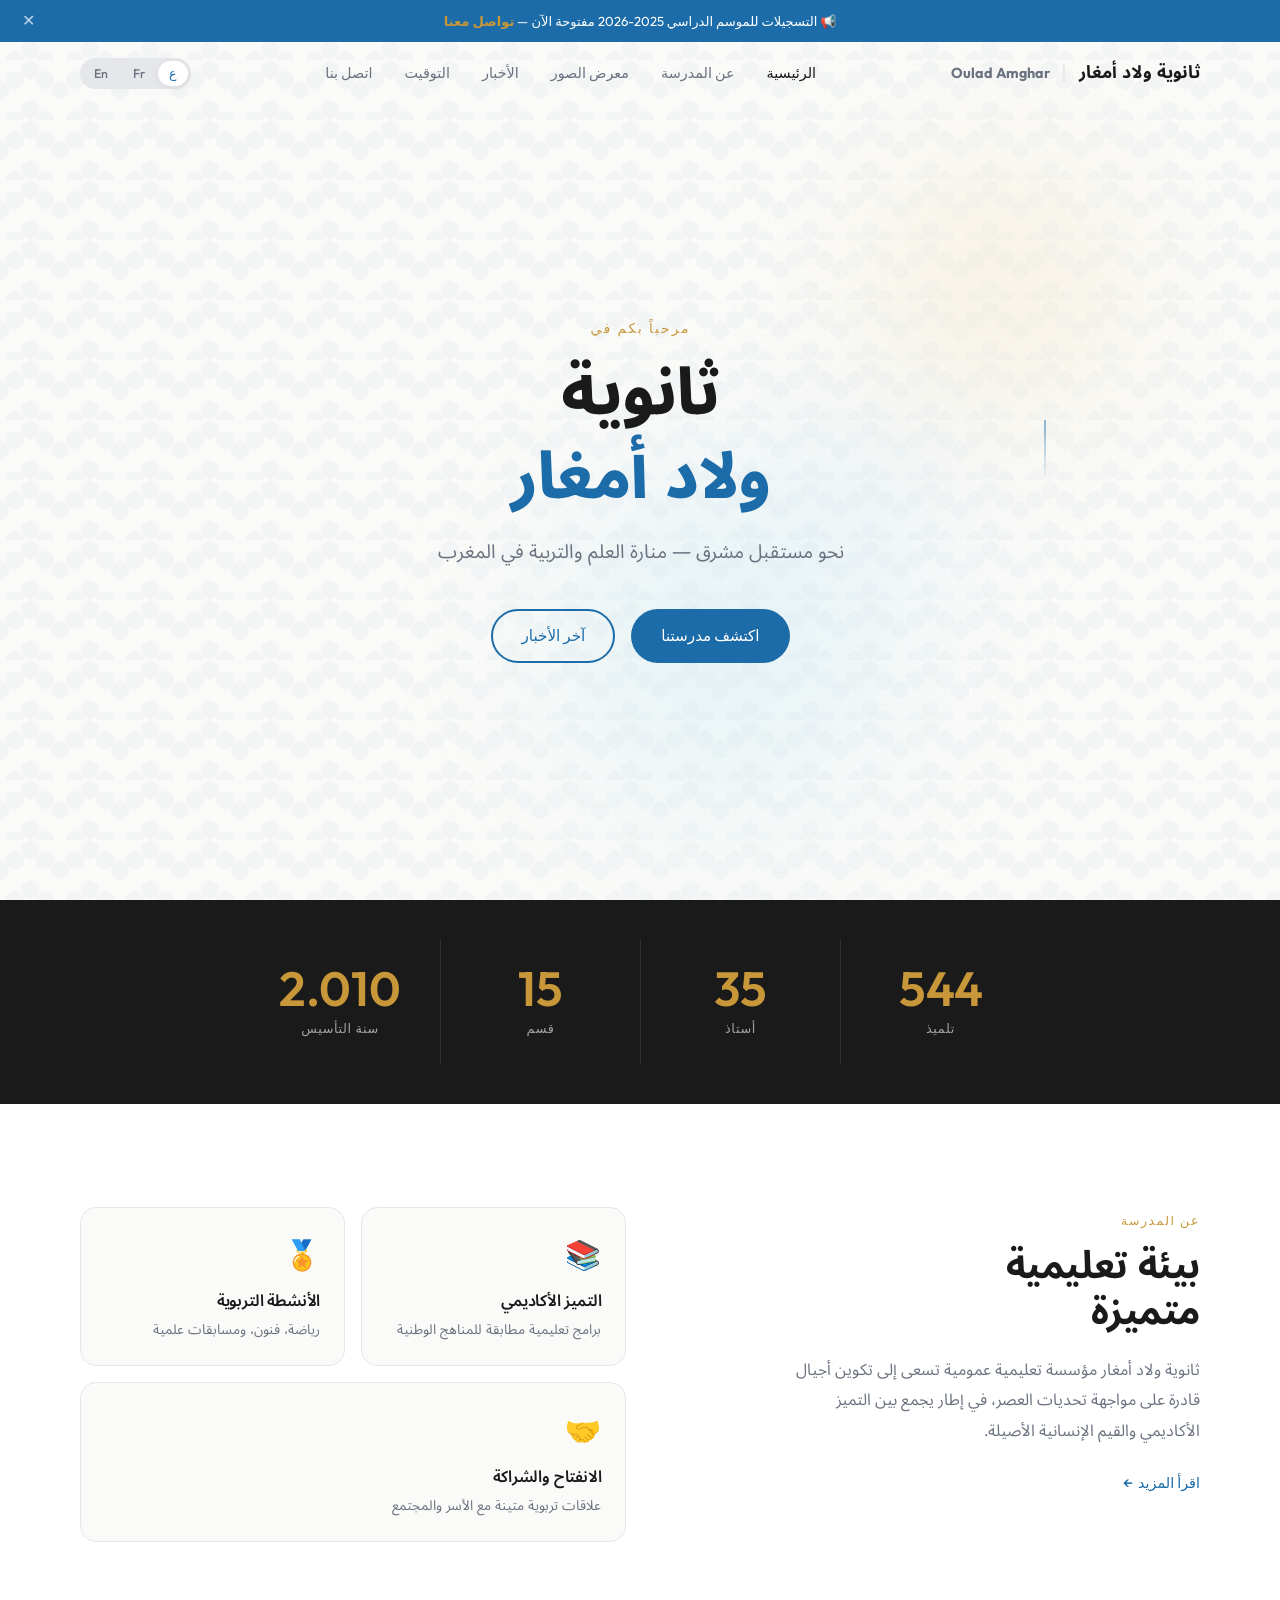
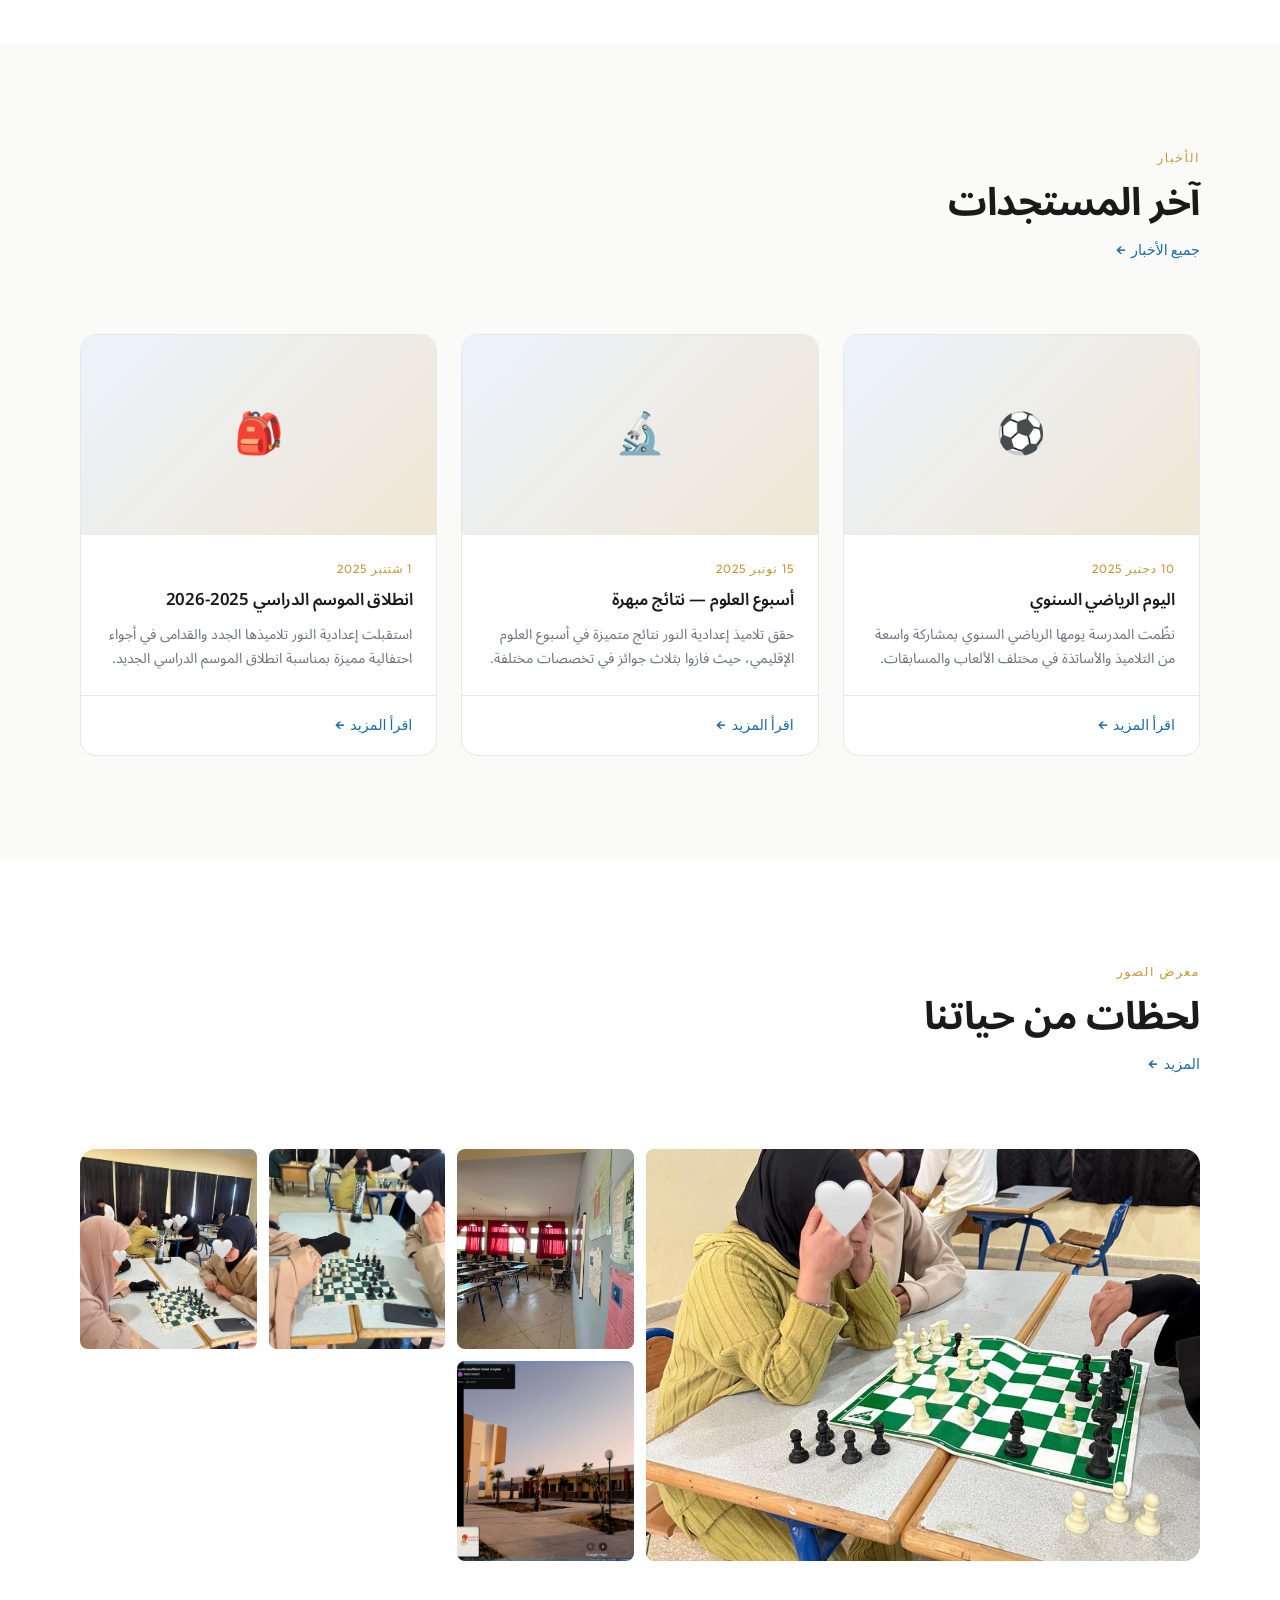
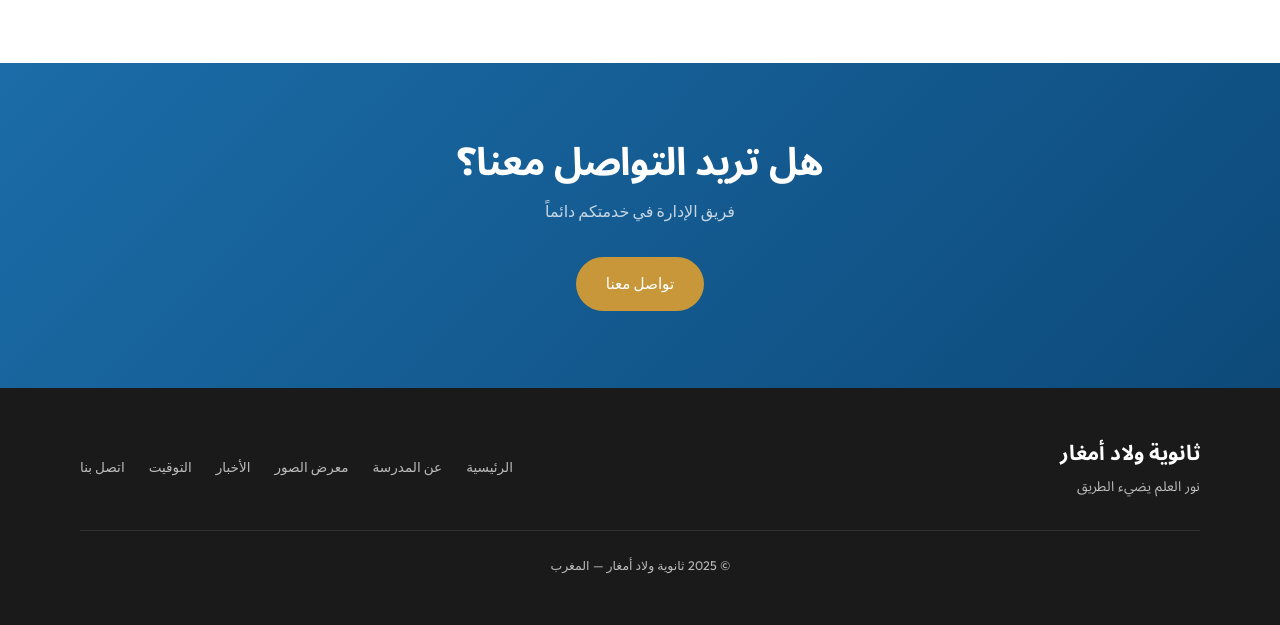
==== index.html @ 05b4ba2c "First commit, v1 🔥" ====
<!DOCTYPE html>
<html lang="ar" dir="rtl">

<head>
  <meta charset="UTF-8" />
  <meta name="viewport" content="width=device-width, initial-scale=1.0" />
  <title>ثانوية ولاد أمغار | Collège Al Nour | Al Nour Middle School</title>
  <meta name="description" content="ثانوية ولاد أمغار التأهيلية" />
  <link rel="stylesheet" href="css/main.css" />
  <link rel="preconnect" href="https://fonts.googleapis.com" />
  <link rel="preconnect" href="https://fonts.gstatic.com" crossorigin />
  <link
    href="https://fonts.googleapis.com/css2?family=Noto+Sans+Arabic:wght@400;500;600;700;800&family=Outfit:wght@400;500;600;700;800&display=swap"
    rel="stylesheet" />
</head>

<body class="page-home" data-lang="ar">

  <a href="#main-content" class="skip-link">انتقل إلى المحتوى</a>

  <!-- ANNOUNCEMENT BAR — edit text here to show school announcements -->
  <div class="announcement-bar" id="announcementBar">
    <span>📢 </span>
    <span data-i18n="announcement.text">التسجيلات للموسم الدراسي 2025-2026 مفتوحة الآن — </span>
    <a href="pages/contact.html" data-i18n="announcement.link">تواصل معنا</a>
    <button class="close-bar" onclick="dismissBar()" aria-label="إغلاق">✕</button>
  </div>
  <script>
    function dismissBar() {
      var b = document.getElementById('announcementBar');
      if (b) { b.style.display = 'none'; document.body.style.setProperty('--bar-h', '0px'); }
    }
    // Set CSS var once bar is rendered so navbar knows how far down to sit
    document.addEventListener('DOMContentLoaded', function () {
      var b = document.getElementById('announcementBar');
      if (b) document.body.style.setProperty('--bar-h', b.offsetHeight + 'px');
    });
    setTimeout(dismissBar, 6000);
  </script>

  <!-- NAVBAR -->
  <nav class="navbar" id="navbar">
    <div class="nav-inner">
      <a href="index.html" class="nav-logo">
        <span class="logo-ar">ثانوية ولاد أمغار</span>
        <span class="logo-divider">|</span>
        <span class="logo-fr">Oulad Amghar</span>
      </a>

      <ul class="nav-links" id="navLinks">
        <li><a href="index.html" data-i18n="nav.home">الرئيسية</a></li>
        <li><a href="pages/about.html" data-i18n="nav.about">عن المدرسة</a></li>
        <li><a href="pages/gallery.html" data-i18n="nav.gallery">معرض الصور</a></li>
        <li><a href="pages/news.html" data-i18n="nav.news">الأخبار</a></li>
        <li><a href="pages/schedule.html" data-i18n="nav.schedule">التوقيت</a></li>
        <li><a href="pages/contact.html" data-i18n="nav.contact">اتصل بنا</a></li>
      </ul>

      <div class="nav-actions">
        <div class="lang-switcher">
          <button class="lang-btn active" data-lang="ar">ع</button>
          <button class="lang-btn" data-lang="fr">Fr</button>
          <button class="lang-btn" data-lang="en">En</button>
        </div>
        <button class="burger" id="burger" aria-label="Menu">
          <span></span><span></span><span></span>
        </button>
      </div>
    </div>
  </nav>

  <!-- HERO -->
  <header class="hero">
    <div class="hero-bg">
      <div class="hero-shape s1"></div>
      <div class="hero-shape s2"></div>
      <div class="hero-shape s3"></div>
    </div>
    <div class="hero-content">
      <p class="hero-eyebrow animate-in" data-i18n="hero.eyebrow">مرحباً بكم في</p>
      <h1 class="hero-title animate-in delay-1">
        <span data-i18n="hero.title1">ثانوية</span>
        <em data-i18n="hero.title2">ولاد أمغار</em>
      </h1>
      <p class="hero-subtitle animate-in delay-2" data-i18n="hero.subtitle">
        نحو مستقبل مشرق — منارة العلم والتربية في المغرب
      </p>
      <div class="hero-cta animate-in delay-3">
        <a href="pages/about.html" class="btn btn-primary" data-i18n="hero.cta1">اكتشف مدرستنا</a>
        <a href="pages/news.html" class="btn btn-ghost" data-i18n="hero.cta2">آخر الأخبار</a>
      </div>
    </div>
    <div class="hero-scroll">
      <span></span>
    </div>
  </header>

  <!-- STATS BAND -->
  <section class="stats-band">
    <div class="stat animate-stat">
      <span class="stat-num" data-target="650">0</span>
      <span class="stat-label" data-i18n="stats.students">تلميذ</span>
    </div>
    <div class="stat animate-stat">
      <span class="stat-num" data-target="42">0</span>
      <span class="stat-label" data-i18n="stats.teachers">أستاذ</span>
    </div>
    <div class="stat animate-stat">
      <span class="stat-num" data-target="18">0</span>
      <span class="stat-label" data-i18n="stats.classes">قسم</span>
    </div>
    <div class="stat animate-stat">
      <span class="stat-num" data-target="2015">0</span>
      <span class="stat-label" data-i18n="stats.founded">سنة التأسيس</span>
    </div>
  </section>

  <!-- ABOUT TEASER -->
  <section class="section about-teaser">
    <div class="container">
      <div class="about-grid">
        <div class="about-text reveal">
          <span class="section-tag" data-i18n="about.tag">عن المدرسة</span>
          <h2 data-i18n="about.title">بيئة تعليمية<br />متميزة</h2>
          <p data-i18n="about.desc">
            ثانوية ولاد أمغار مؤسسة تعليمية عمومية تسعى إلى تكوين أجيال قادرة على مواجهة تحديات العصر،
            في إطار يجمع بين التميز الأكاديمي والقيم الإنسانية الأصيلة.
          </p>
          <a href="pages/about.html" class="link-arrow" data-i18n="about.link">اقرأ المزيد</a>
        </div>
        <div class="about-visual reveal delay-1">
          <div class="visual-card vc1">
            <div class="vc-icon">📚</div>
            <h3 data-i18n="about.card1.title">التميز الأكاديمي</h3>
            <p data-i18n="about.card1.desc">برامج تعليمية مطابقة للمناهج الوطنية</p>
          </div>
          <div class="visual-card vc2">
            <div class="vc-icon">🏅</div>
            <h3 data-i18n="about.card2.title">الأنشطة التربوية</h3>
            <p data-i18n="about.card2.desc">رياضة، فنون، ومسابقات علمية</p>
          </div>
          <div class="visual-card vc3">
            <div class="vc-icon">🤝</div>
            <h3 data-i18n="about.card3.title">الانفتاح والشراكة</h3>
            <p data-i18n="about.card3.desc">علاقات تربوية متينة مع الأسر والمجتمع</p>
          </div>
        </div>
      </div>
    </div>
  </section>

  <!-- NEWS TEASER -->
  <section class="section news-teaser">
    <div class="container">
      <div class="section-header reveal">
        <span class="section-tag" data-i18n="news.tag">الأخبار</span>
        <h2 data-i18n="news.title">آخر المستجدات</h2>
        <a href="pages/news.html" class="link-arrow" data-i18n="news.all">جميع الأخبار</a>
      </div>
      <div class="news-grid" id="newsGrid">
        <!-- Injected by JS from markdown files -->
        <div class="news-loading">جارٍ التحميل…</div>
      </div>
    </div>
  </section>

  <!-- GALLERY TEASER -->
  <section class="section gallery-teaser">
    <div class="container">
      <div class="section-header reveal">
        <span class="section-tag" data-i18n="gallery.tag">معرض الصور</span>
        <h2 data-i18n="gallery.title">لحظات من حياتنا</h2>
        <a href="pages/gallery.html" class="link-arrow" data-i18n="gallery.all">المزيد</a>
      </div>
      <div class="reveal" id="galleryMosaic">
        <!-- Filled by gallery-loader.js from content/gallery/index.json (featured tag) -->
        <div class="gallery-placeholder-grid">
          <div class="gp gp1"></div>
          <div class="gp gp2"></div>
          <div class="gp gp3"></div>
          <div class="gp gp4"></div>
          <div class="gp gp5"></div>
        </div>
      </div>
    </div>
  </section>

  <!-- CONTACT CTA -->
  <section class="section cta-band reveal">
    <div class="container">
      <h2 data-i18n="cta.title">هل تريد التواصل معنا؟</h2>
      <p data-i18n="cta.desc">فريق الإدارة في خدمتكم دائماً</p>
      <a href="pages/contact.html" class="btn btn-primary" data-i18n="cta.btn">تواصل معنا</a>
    </div>
  </section>

  <!-- FOOTER -->
  <footer class="footer">
    <div class="container footer-inner">
      <div class="footer-brand">
        <p class="footer-logo">ثانوية ولاد أمغار</p>
        <p class="footer-tagline" data-i18n="footer.tagline">نور العلم يضيء الطريق</p>
      </div>
      <div class="footer-links">
        <a href="index.html" data-i18n="nav.home">الرئيسية</a>
        <a href="pages/about.html" data-i18n="nav.about">عن المدرسة</a>
        <a href="pages/gallery.html" data-i18n="nav.gallery">معرض الصور</a>
        <a href="pages/news.html" data-i18n="nav.news">الأخبار</a>
        <a href="pages/schedule.html" data-i18n="nav.schedule">التوقيت</a>
        <a href="pages/contact.html" data-i18n="nav.contact">اتصل بنا</a>
      </div>
      <p class="footer-copy">© 2025 ثانوية ولاد أمغار — المغرب</p>
    </div>
  </footer>

  <script src="js/i18n.js"></script>
  <script src="js/main.js"></script>
  <script src="js/news-loader.js"></script>
  <script src="js/gallery-loader.js"></script>
</body>

</html>
---- css/main.css ----
/* ============================================
   AL NOUR SCHOOL — MAIN STYLESHEET
   Clean · Modern · Minimalist · RTL-first
   ============================================ */

/* ── RESET & BASE ─────────────────────────── */
*, *::before, *::after { box-sizing: border-box; margin: 0; padding: 0; }
html { scroll-behavior: smooth; font-size: 16px; }

:root {
  /* Palette */
  --c-bg:       #FAFAF8;
  --c-surface:  #FFFFFF;
  --c-text:     #1A1A1A;
  --c-muted:    #6B7280;
  --c-border:   #E5E7EB;
  --c-accent:   #1B6CA8;   /* deep Moroccan blue */
  --c-accent2:  #C8973A;   /* warm gold */
  --c-accent-light: #EBF3FB;

  /* Typography — Noto Sans for Arabic (clean, modern), Outfit for Latin */
  --f-arabic:   'Noto Sans Arabic', 'Segoe UI', system-ui, sans-serif;
  --f-latin:    'Outfit', 'Inter', system-ui, sans-serif;
  --f-ui:       'Outfit', 'Inter', system-ui, sans-serif;

  /* Spacing */
  --gap: clamp(1.5rem, 4vw, 3rem);
  --section-py: clamp(4rem, 8vw, 7rem);

  /* Radii */
  --r-sm: 8px;
  --r-md: 16px;
  --r-lg: 24px;

  /* Shadows */
  --sh-sm: 0 2px 8px rgba(0,0,0,.06);
  --sh-md: 0 8px 32px rgba(0,0,0,.08);
  --sh-lg: 0 20px 60px rgba(0,0,0,.1);

  /* Transitions */
  --ease: cubic-bezier(.4,0,.2,1);
  --dur: 300ms;
}

body {
  background: var(--c-bg);
  color: var(--c-text);
  font-family: var(--f-arabic);
  line-height: 1.7;
  overflow-x: hidden;
}

body[data-lang="fr"],
body[data-lang="en"] {
  font-family: var(--f-ui);
  direction: ltr;
  text-align: left;
}

/* ── TYPOGRAPHY ───────────────────────────── */
h1,h2,h3,h4 {
  font-family: var(--f-arabic);
  line-height: 1.2;
  font-weight: 700;
  letter-spacing: -.01em;
}
body[data-lang="fr"] h1,
body[data-lang="fr"] h2,
body[data-lang="fr"] h3,
body[data-lang="en"] h1,
body[data-lang="en"] h2,
body[data-lang="en"] h3 {
  font-family: var(--f-latin);
  letter-spacing: -.02em;
}

h1 { font-size: clamp(2.2rem, 5.5vw, 4rem); font-weight: 800; }
h2 { font-size: clamp(1.6rem, 3.5vw, 2.4rem); font-weight: 700; }
h3 { font-size: clamp(1rem, 2vw, 1.25rem); font-weight: 600; }

em { font-style: normal; color: var(--c-accent); font-weight: 800; }
a { color: inherit; text-decoration: none; }
img { display: block; max-width: 100%; }

/* ── CONTAINER ────────────────────────────── */
.container {
  max-width: 1200px;
  margin-inline: auto;
  padding-inline: clamp(1rem, 5vw, 2.5rem);
}

/* ── BUTTONS ──────────────────────────────── */
.btn {
  display: inline-flex;
  align-items: center;
  gap: .5rem;
  padding: .75rem 1.75rem;
  border-radius: 100px;
  font-family: var(--f-ui);
  font-size: .95rem;
  font-weight: 500;
  cursor: pointer;
  transition: transform var(--dur) var(--ease), box-shadow var(--dur) var(--ease), background var(--dur) var(--ease);
  border: 2px solid transparent;
}
.btn:hover { transform: translateY(-2px); }
.btn-primary { background: var(--c-accent); color: #fff; }
.btn-primary:hover { background: #155891; box-shadow: 0 8px 24px rgba(27,108,168,.3); }
.btn-ghost { border-color: var(--c-accent); color: var(--c-accent); }
.btn-ghost:hover { background: var(--c-accent-light); }

/* ── LINKS ────────────────────────────────── */
.link-arrow {
  display: inline-flex;
  align-items: center;
  gap: .4rem;
  color: var(--c-accent);
  font-size: .9rem;
  font-family: var(--f-ui);
  font-weight: 500;
  transition: gap var(--dur) var(--ease);
}
.link-arrow::after { content: '←'; }
body[data-lang="fr"] .link-arrow::after,
body[data-lang="en"] .link-arrow::after { content: '→'; }
.link-arrow:hover { gap: .7rem; }

/* ── SECTION HELPERS ──────────────────────── */
.section { padding-block: var(--section-py); }
.section-tag {
  display: inline-block;
  font-family: var(--f-ui);
  font-size: .78rem;
  font-weight: 500;
  letter-spacing: .12em;
  text-transform: uppercase;
  color: var(--c-accent2);
  margin-bottom: .75rem;
}
.section-header {
  display: flex;
  flex-direction: column;
  margin-bottom: calc(var(--gap) * 1.5);
}
.section-header h2 { max-width: 28ch; }
.section-header .link-arrow { margin-top: .75rem; }

/* ── ANIMATIONS ───────────────────────────── */
@keyframes fadeUp {
  from { opacity: 0; transform: translateY(28px); }
  to   { opacity: 1; transform: translateY(0); }
}
@keyframes fadeIn {
  from { opacity: 0; } to { opacity: 1; }
}
@keyframes pulse {
  0%,100% { transform: scale(1); }
  50%      { transform: scale(1.04); }
}

.animate-in {
  opacity: 0;
  animation: fadeUp .7s var(--ease) forwards;
}
.delay-1 { animation-delay: .15s; }
.delay-2 { animation-delay: .3s; }
.delay-3 { animation-delay: .45s; }

.reveal {
  opacity: 0;
  transform: translateY(24px);
  transition: opacity .65s var(--ease), transform .65s var(--ease);
}
.reveal.visible { opacity: 1; transform: none; }
.reveal.delay-1 { transition-delay: .12s; }

/* ── NAVBAR ───────────────────────────────── */
.navbar {
  position: fixed;
  top: var(--bar-h, 0px);
  inset-inline: 0;
  z-index: 100;
  padding: 1rem 0;
  transition: background var(--dur), box-shadow var(--dur), padding var(--dur), top var(--dur);
}
.navbar.scrolled {
  background: rgba(255,255,255,.92);
  backdrop-filter: blur(12px);
  box-shadow: var(--sh-sm);
  padding: .6rem 0;
}
.nav-inner {
  max-width: 1200px;
  margin-inline: auto;
  padding-inline: clamp(1rem, 5vw, 2.5rem);
  display: flex;
  align-items: center;
  justify-content: space-between;
  gap: 1.5rem;
}
.nav-logo {
  display: flex;
  align-items: center;
  gap: .6rem;
  font-family: var(--f-arabic);
  font-weight: 700;
  font-size: 1.1rem;
  color: var(--c-text);
}
.logo-divider { color: var(--c-border); }
.logo-fr { font-family: var(--f-ui); font-size: .9rem; color: var(--c-muted); }

.nav-links {
  display: flex;
  align-items: center;
  gap: 2rem;
  list-style: none;
  font-family: var(--f-ui);
  font-size: .9rem;
}
.nav-links a {
  color: var(--c-muted);
  transition: color var(--dur);
  position: relative;
  padding-bottom: 3px;
}
.nav-links a::after {
  content: '';
  position: absolute;
  bottom: 0; right: 0;
  width: 0; height: 2px;
  background: var(--c-accent);
  transition: width var(--dur) var(--ease);
}
body[data-lang="fr"] .nav-links a::after,
body[data-lang="en"] .nav-links a::after { right: auto; left: 0; }
.nav-links a:hover { color: var(--c-text); }
.nav-links a:hover::after { width: 100%; }

.nav-actions { display: flex; align-items: center; gap: 1rem; }

.lang-switcher {
  display: flex;
  background: var(--c-border);
  border-radius: 100px;
  padding: 3px;
  gap: 2px;
}
.lang-btn {
  padding: .3rem .7rem;
  border-radius: 100px;
  border: none;
  background: transparent;
  font-family: var(--f-ui);
  font-size: .78rem;
  font-weight: 500;
  color: var(--c-muted);
  cursor: pointer;
  transition: background var(--dur), color var(--dur);
}
.lang-btn.active { background: var(--c-surface); color: var(--c-accent); box-shadow: var(--sh-sm); }

.burger {
  display: none;
  flex-direction: column;
  gap: 5px;
  background: none;
  border: none;
  cursor: pointer;
  padding: 4px;
}
.burger span {
  display: block;
  width: 22px; height: 2px;
  background: var(--c-text);
  border-radius: 2px;
  transition: transform var(--dur), opacity var(--dur);
}

/* ── HERO ─────────────────────────────────── */
.hero {
  min-height: 100svh;
  display: flex;
  align-items: center;
  justify-content: center;
  position: relative;
  overflow: hidden;
  padding-top: 80px;
  text-align: center;
}
.hero-bg {
  position: absolute;
  inset: 0;
  pointer-events: none;
}
.hero-shape {
  position: absolute;
  border-radius: 50%;
  filter: blur(60px);
  opacity: .5;
}
.s1 {
  width: 500px; height: 500px;
  background: radial-gradient(circle, #C8E8F4 0%, transparent 70%);
  top: -100px; right: -100px;
}
.s2 {
  width: 400px; height: 400px;
  background: radial-gradient(circle, #F5E6C8 0%, transparent 70%);
  bottom: 0; left: -80px;
}
.s3 {
  width: 300px; height: 300px;
  background: radial-gradient(circle, #D4EAF7 0%, transparent 70%);
  top: 40%; left: 50%;
  transform: translate(-50%, -50%);
  opacity: .3;
}

.hero-content {
  position: relative;
  z-index: 1;
  max-width: 800px;
  padding-inline: 2rem;
}
.hero-eyebrow {
  font-family: var(--f-ui);
  font-size: .85rem;
  letter-spacing: .15em;
  text-transform: uppercase;
  color: var(--c-accent2);
  margin-bottom: 1rem;
}
.hero-title {
  margin-bottom: 1.25rem;
  display: flex;
  flex-direction: column;
  align-items: center;
  gap: .1em;
}
.hero-subtitle {
  font-size: clamp(1rem, 2vw, 1.2rem);
  color: var(--c-muted);
  max-width: 55ch;
  margin-inline: auto;
  margin-bottom: 2.5rem;
}
.hero-cta { display: flex; gap: 1rem; justify-content: center; flex-wrap: wrap; }

.hero-scroll {
  position: absolute;
  bottom: 2.5rem;
  left: 50%;
  transform: translateX(-50%);
  display: flex;
  flex-direction: column;
  align-items: center;
}
.hero-scroll span {
  width: 1px; height: 60px;
  background: linear-gradient(to bottom, var(--c-accent), transparent);
  animation: pulse 2s infinite;
}

/* ── STATS BAND ───────────────────────────── */
.stats-band {
  background: var(--c-text);
  color: #fff;
  display: flex;
  justify-content: center;
  flex-wrap: wrap;
  gap: 0;
  padding: 2.5rem 0;
}
.stat {
  flex: 1;
  min-width: 150px;
  max-width: 200px;
  text-align: center;
  padding: 1.5rem 1rem;
  border-inline-end: 1px solid rgba(255,255,255,.1);
}
.stat:last-child { border: none; }
.stat-num {
  display: block;
  font-family: var(--f-latin);
  font-size: clamp(2rem, 4vw, 3rem);
  font-weight: 600;
  color: var(--c-accent2);
  line-height: 1;
}
.stat-label {
  display: block;
  font-family: var(--f-ui);
  font-size: .8rem;
  color: rgba(255,255,255,.6);
  margin-top: .4rem;
  letter-spacing: .05em;
}

/* ── ABOUT TEASER ─────────────────────────── */
.about-teaser { background: var(--c-surface); }
.about-grid {
  display: grid;
  grid-template-columns: 1fr 1.1fr;
  gap: clamp(2rem, 6vw, 5rem);
  align-items: start;
}
.about-text h2 { margin-bottom: 1.25rem; }
.about-text p { color: var(--c-muted); max-width: 45ch; margin-bottom: 1.5rem; line-height: 1.9; }

.about-visual {
  display: grid;
  grid-template-columns: 1fr 1fr;
  gap: 1rem;
}
.visual-card {
  background: var(--c-bg);
  border-radius: var(--r-md);
  padding: 1.5rem;
  border: 1px solid var(--c-border);
  transition: transform var(--dur) var(--ease), box-shadow var(--dur) var(--ease), border-color var(--dur);
}
.visual-card:hover {
  transform: translateY(-4px);
  box-shadow: var(--sh-md);
  border-color: var(--c-accent-light);
}
.vc3 { grid-column: 1 / -1; }
.vc-icon { font-size: 1.8rem; margin-bottom: .75rem; }
.visual-card h3 { font-size: 1rem; margin-bottom: .4rem; }
.visual-card p { font-size: .85rem; color: var(--c-muted); }

/* ── NEWS TEASER ──────────────────────────── */
.news-teaser { background: var(--c-bg); }
.news-grid {
  display: grid;
  grid-template-columns: repeat(auto-fill, minmax(300px, 1fr));
  gap: 1.5rem;
}
.news-card {
  background: var(--c-surface);
  border-radius: var(--r-md);
  overflow: hidden;
  border: 1px solid var(--c-border);
  transition: transform var(--dur) var(--ease), box-shadow var(--dur);
  display: flex;
  flex-direction: column;
}
.news-card:hover { transform: translateY(-5px); box-shadow: var(--sh-md); }
.news-card-img {
  width: 100%; height: 200px;
  object-fit: cover;
  background: linear-gradient(135deg, var(--c-accent-light), var(--c-border));
}
.news-card-img-placeholder {
  width: 100%; height: 200px;
  background: linear-gradient(135deg, var(--c-accent-light) 0%, #F0E6D4 100%);
  display: flex;
  align-items: center;
  justify-content: center;
  font-size: 2.5rem;
}
.news-card-body { padding: 1.5rem; flex: 1; display: flex; flex-direction: column; }
.news-card-date {
  font-family: var(--f-ui);
  font-size: .75rem;
  color: var(--c-accent2);
  letter-spacing: .08em;
  margin-bottom: .5rem;
}
.news-card-title { font-size: 1.05rem; margin-bottom: .75rem; line-height: 1.4; }
.news-card-excerpt { font-size: .88rem; color: var(--c-muted); flex: 1; }
.news-card-footer { padding: 1rem 1.5rem; border-top: 1px solid var(--c-border); }
.news-loading { text-align: center; color: var(--c-muted); font-family: var(--f-ui); padding: 3rem; }

/* ── GALLERY TEASER (home) ────────────────── */
.gallery-teaser { background: var(--c-surface); }

/* Mosaic grid on home page */
.gallery-mosaic-grid {
  display: grid;
  grid-template-columns: repeat(6, 1fr);
  grid-auto-rows: 200px;
  gap: .75rem;
  border-radius: var(--r-md);
  overflow: hidden;
}
.gallery-mosaic-grid .gallery-item { border-radius: var(--r-sm); }
.gallery-mosaic-grid .gallery-item.span-2 { grid-column: span 3; grid-row: span 2; }

/* Fallback placeholder mosaic */
.gallery-placeholder-grid {
  display: grid;
  grid-template-columns: repeat(6, 1fr);
  grid-template-rows: 200px 200px;
  gap: .75rem;
  border-radius: var(--r-md);
  overflow: hidden;
}
.gp {
  background: linear-gradient(135deg, var(--c-accent-light), #E8F4EC);
  border-radius: var(--r-sm);
  transition: transform var(--dur) var(--ease);
}
.gp:hover { transform: scale(.98); }
.gp1 { grid-column: span 3; grid-row: span 2; background: linear-gradient(135deg, #C8E3F4, #A8D4EC); }
.gp2 { grid-column: span 2; background: linear-gradient(135deg, #F5E6C8, #EDD8A8); }
.gp3 { grid-column: span 1; background: linear-gradient(135deg, #D4F0DC, #B8E4C4); }
.gp4 { grid-column: span 1; background: linear-gradient(135deg, #F4D4D4, #EAB8B8); }
.gp5 { grid-column: span 2; background: linear-gradient(135deg, #E8D4F4, #D4B8EA); }

/* ── GALLERY ITEM (shared) ────────────────── */
.gallery-item {
  position: relative;
  border-radius: var(--r-sm);
  overflow: hidden;
  cursor: pointer;
  background: var(--c-border);
}

/* The media wrapper fills the item */
.gallery-item-media {
  position: absolute;
  inset: 0;
  display: flex;
  align-items: center;
  justify-content: center;
}
.gallery-item-media img {
  width: 100%;
  height: 100%;
  object-fit: cover;
  display: block;
  transition: transform .45s var(--ease);
}
.gallery-item:hover .gallery-item-media img {
  transform: scale(1.06);
}

/* Emoji placeholder shown when image fails to load */
.gallery-placeholder-emoji {
  width: 100%;
  height: 100%;
  background: linear-gradient(135deg, var(--c-accent-light), #F0E6D4);
  display: flex;
  align-items: center;
  justify-content: center;
  font-size: 2.8rem;
  flex-direction: column;
  gap: .5rem;
}

/* Hover overlay */
.gallery-item-overlay {
  position: absolute;
  inset: 0;
  background: linear-gradient(to top, rgba(15,30,50,.82) 0%, transparent 55%);
  display: flex;
  align-items: flex-end;
  justify-content: space-between;
  padding: 1rem;
  opacity: 0;
  transition: opacity .3s var(--ease);
}
.gallery-item:hover .gallery-item-overlay { opacity: 1; }
.gallery-item-info { flex: 1; }
.gallery-item-caption {
  font-family: var(--f-ui);
  font-size: .8rem;
  color: rgba(255,255,255,.92);
  margin-bottom: .4rem;
  line-height: 1.4;
}
.gallery-item-tags {
  display: flex;
  flex-wrap: wrap;
  gap: .3rem;
}
.gallery-tag-badge {
  font-family: var(--f-ui);
  font-size: .68rem;
  font-weight: 500;
  letter-spacing: .06em;
  text-transform: uppercase;
  background: rgba(27,108,168,.7);
  color: #fff;
  padding: .2rem .55rem;
  border-radius: 100px;
  backdrop-filter: blur(4px);
}
.gallery-zoom-icon {
  font-size: 1.1rem;
  color: rgba(255,255,255,.7);
  flex-shrink: 0;
  align-self: flex-start;
  transition: color .2s, transform .2s;
}
.gallery-item:hover .gallery-zoom-icon {
  color: #fff;
  transform: scale(1.15);
}

/* ── GALLERY FULL PAGE GRID ───────────────── */
.gallery-full-grid {
  display: grid;
  grid-template-columns: repeat(auto-fill, minmax(260px, 1fr));
  grid-auto-rows: 220px;
  gap: .85rem;
  transition: opacity .3s ease, transform .3s ease;
}
.gallery-full-grid .gallery-item.span-2 {
  grid-column: span 2;
  grid-row: span 2;
}
.gallery-empty {
  grid-column: 1 / -1;
  text-align: center;
  padding: 3rem;
  color: var(--c-muted);
  font-family: var(--f-ui);
  font-size: .9rem;
}

/* ── TAG FILTER BAR ───────────────────────── */
.gallery-filter-bar {
  display: flex;
  gap: .6rem;
  flex-wrap: wrap;
  margin-bottom: 2rem;
  align-items: center;
}
.gallery-filter-bar .filter-label {
  font-family: var(--f-ui);
  font-size: .78rem;
  color: var(--c-muted);
  font-weight: 500;
  letter-spacing: .06em;
  text-transform: uppercase;
  margin-inline-end: .5rem;
}

/* ── GALLERY LIGHTBOX ─────────────────────── */
.gallery-lightbox {
  position: fixed;
  inset: 0;
  z-index: 1000;
  background: rgba(8,15,25,.93);
  display: none;
  align-items: center;
  justify-content: center;
  flex-direction: column;
  gap: 1.25rem;
  padding: 1.5rem;
}
.gallery-lightbox.open {
  display: flex;
  animation: fadeIn .22s ease;
}
.lb-img {
  max-width: min(90vw, 900px);
  max-height: 75vh;
  border-radius: var(--r-sm);
  object-fit: contain;
  box-shadow: 0 30px 80px rgba(0,0,0,.5);
}
.lb-emoji {
  width: 400px;
  height: 300px;
  max-width: 90vw;
  background: var(--c-surface);
  border-radius: var(--r-md);
  display: none;
  align-items: center;
  justify-content: center;
  font-size: 5rem;
}
.lb-caption {
  font-family: var(--f-ui);
  font-size: .88rem;
  color: rgba(255,255,255,.7);
  text-align: center;
  max-width: 60ch;
}
.lb-close {
  position: fixed;
  top: 1.25rem;
  inset-inline-end: 1.25rem;
  background: rgba(255,255,255,.12);
  border: 1px solid rgba(255,255,255,.2);
  color: #fff;
  width: 42px; height: 42px;
  border-radius: 50%;
  font-size: 1rem;
  cursor: pointer;
  display: flex;
  align-items: center;
  justify-content: center;
  transition: background .2s;
  z-index: 1001;
}
.lb-close:hover { background: rgba(255,255,255,.25); }

/* ── MOBILE GALLERY ───────────────────────── */
@media (max-width: 700px) {
  .gallery-mosaic-grid {
    grid-template-columns: repeat(2, 1fr);
    grid-auto-rows: 140px;
  }
  .gallery-mosaic-grid .gallery-item.span-2 {
    grid-column: span 2;
    grid-row: span 1;
  }
  .gallery-full-grid {
    grid-template-columns: repeat(2, 1fr);
    grid-auto-rows: 150px;
  }
  .gallery-full-grid .gallery-item.span-2 {
    grid-column: span 2;
  }
}
.cta-band {
  background: linear-gradient(135deg, var(--c-accent) 0%, #0D4A7A 100%);
  color: #fff;
  text-align: center;
  padding-block: clamp(3rem, 6vw, 5rem);
}
.cta-band h2 { color: #fff; margin-bottom: .75rem; }
.cta-band p { color: rgba(255,255,255,.75); margin-bottom: 2rem; font-family: var(--f-ui); }
.cta-band .btn-primary { background: var(--c-accent2); border-color: transparent; }
.cta-band .btn-primary:hover { background: #B8851E; box-shadow: 0 8px 24px rgba(200,151,58,.4); }

/* ── FOOTER ───────────────────────────────── */
.footer {
  background: var(--c-text);
  color: rgba(255,255,255,.7);
  padding-block: 3rem;
}
.footer-inner {
  display: flex;
  flex-wrap: wrap;
  align-items: center;
  justify-content: space-between;
  gap: 2rem;
}
.footer-logo {
  font-family: var(--f-arabic);
  font-size: 1.3rem;
  color: #fff;
  font-weight: 700;
}
.footer-tagline { font-size: .85rem; margin-top: .25rem; }
.footer-links { display: flex; flex-wrap: wrap; gap: 1.5rem; }
.footer-links a { font-family: var(--f-ui); font-size: .85rem; transition: color var(--dur); }
.footer-links a:hover { color: var(--c-accent2); }
.footer-copy { width: 100%; text-align: center; font-family: var(--f-ui); font-size: .78rem; padding-top: 1.5rem; border-top: 1px solid rgba(255,255,255,.1); }

/* ── PAGE HERO (inner pages) ──────────────── */
.page-hero {
  padding: 140px 0 80px;
  background: var(--c-surface);
  border-bottom: 1px solid var(--c-border);
}
.page-hero-inner { max-width: 700px; }
.page-hero .section-tag { display: block; margin-bottom: .75rem; }
.page-hero h1 { font-size: clamp(2rem, 5vw, 3.5rem); margin-bottom: 1rem; }
.page-hero p { color: var(--c-muted); font-size: 1.1rem; }

/* ── ABOUT PAGE ───────────────────────────── */
.values-grid {
  display: grid;
  grid-template-columns: repeat(auto-fill, minmax(260px, 1fr));
  gap: 1.5rem;
}
.value-card {
  padding: 2rem;
  border-radius: var(--r-md);
  border: 1px solid var(--c-border);
  transition: box-shadow var(--dur), transform var(--dur);
}
.value-card:hover { transform: translateY(-4px); box-shadow: var(--sh-md); }
.value-icon { font-size: 2.5rem; margin-bottom: 1rem; }

.team-grid {
  display: grid;
  grid-template-columns: repeat(auto-fill, minmax(200px, 1fr));
  gap: 2rem;
}
.team-card { text-align: center; }
.team-avatar {
  width: 100px; height: 100px;
  border-radius: 50%;
  background: linear-gradient(135deg, var(--c-accent-light), var(--c-border));
  margin: 0 auto 1rem;
  display: flex;
  align-items: center;
  justify-content: center;
  font-size: 2rem;
}
.team-name { font-weight: 600; margin-bottom: .25rem; }
.team-role { font-size: .85rem; color: var(--c-muted); font-family: var(--f-ui); }

/* ── NEWS PAGE ────────────────────────────── */
.news-full { background: var(--c-bg); }
.news-filters {
  display: flex;
  gap: .75rem;
  flex-wrap: wrap;
  margin-bottom: 2.5rem;
}
.filter-btn {
  padding: .5rem 1.2rem;
  border-radius: 100px;
  border: 1.5px solid var(--c-border);
  background: var(--c-surface);
  font-family: var(--f-ui);
  font-size: .85rem;
  cursor: pointer;
  transition: all var(--dur);
  color: var(--c-muted);
}
.filter-btn.active, .filter-btn:hover {
  border-color: var(--c-accent);
  color: var(--c-accent);
  background: var(--c-accent-light);
}

/* ── CONTACT PAGE ─────────────────────────── */
.contact-grid {
  display: grid;
  grid-template-columns: 1fr 1.5fr;
  gap: clamp(2rem, 5vw, 4rem);
  align-items: start;
}
.contact-info h3 { margin-bottom: 1.25rem; }
.contact-detail {
  display: flex;
  align-items: flex-start;
  gap: 1rem;
  margin-bottom: 1.5rem;
}
.contact-icon { font-size: 1.3rem; flex-shrink: 0; }
.contact-label { font-family: var(--f-ui); font-size: .8rem; color: var(--c-accent2); letter-spacing: .08em; text-transform: uppercase; }
.contact-value { font-size: .95rem; }

.contact-form {
  background: var(--c-surface);
  padding: 2.5rem;
  border-radius: var(--r-lg);
  border: 1px solid var(--c-border);
}
.form-group { margin-bottom: 1.25rem; }
.form-group label {
  display: block;
  font-family: var(--f-ui);
  font-size: .82rem;
  font-weight: 500;
  color: var(--c-muted);
  margin-bottom: .4rem;
  letter-spacing: .04em;
}
.form-group input,
.form-group textarea,
.form-group select {
  width: 100%;
  padding: .75rem 1rem;
  border: 1.5px solid var(--c-border);
  border-radius: var(--r-sm);
  background: var(--c-bg);
  font-family: var(--f-arabic);
  font-size: .95rem;
  color: var(--c-text);
  transition: border-color var(--dur), box-shadow var(--dur);
  outline: none;
}
body[data-lang="fr"] .form-group input,
body[data-lang="en"] .form-group input,
body[data-lang="fr"] .form-group textarea,
body[data-lang="en"] .form-group textarea { font-family: var(--f-ui); }
.form-group input:focus,
.form-group textarea:focus,
.form-group select:focus {
  border-color: var(--c-accent);
  box-shadow: 0 0 0 3px rgba(27,108,168,.1);
}
.form-group textarea { min-height: 130px; resize: vertical; }
.form-success {
  display: none;
  text-align: center;
  padding: 2rem;
  color: var(--c-accent);
}
.form-success .check { font-size: 3rem; margin-bottom: .75rem; }

/* ── MAP PLACEHOLDER ──────────────────────── */
.map-placeholder {
  height: 350px;
  background: var(--c-border);
  border-radius: var(--r-md);
  display: flex;
  align-items: center;
  justify-content: center;
  font-family: var(--f-ui);
  font-size: .9rem;
  color: var(--c-muted);
  margin-top: 3rem;
  overflow: hidden;
  position: relative;
}
.map-placeholder iframe {
  position: absolute;
  inset: 0;
  width: 100%;
  height: 100%;
  border: 0;
}

/* ── SCHEDULE PAGE ────────────────────────── */
.schedule-grid {
  display: grid;
  grid-template-columns: repeat(auto-fill, minmax(300px, 1fr));
  gap: 1.5rem;
}
.schedule-card {
  background: var(--c-surface);
  border-radius: var(--r-md);
  border: 1px solid var(--c-border);
  overflow: hidden;
  transition: box-shadow var(--dur), transform var(--dur);
}
.schedule-card:hover { transform: translateY(-3px); box-shadow: var(--sh-md); }
.schedule-card-header {
  background: var(--c-accent);
  color: #fff;
  padding: 1rem 1.5rem;
  display: flex;
  align-items: center;
  justify-content: space-between;
}
.schedule-card-header h3 { color: #fff; font-size: 1rem; }
.schedule-card-day {
  font-family: var(--f-ui);
  font-size: .75rem;
  opacity: .8;
  letter-spacing: .08em;
  text-transform: uppercase;
}
.schedule-table { width: 100%; border-collapse: collapse; }
.schedule-table tr { border-bottom: 1px solid var(--c-border); }
.schedule-table tr:last-child { border-bottom: none; }
.schedule-table td {
  padding: .75rem 1.25rem;
  font-size: .88rem;
}
.schedule-table .time-cell {
  font-family: var(--f-ui);
  font-size: .78rem;
  color: var(--c-muted);
  white-space: nowrap;
  width: 100px;
  font-weight: 500;
}
.schedule-table .subject-cell { font-weight: 500; }
.schedule-table .teacher-cell {
  font-family: var(--f-ui);
  font-size: .78rem;
  color: var(--c-muted);
}
.schedule-table tr:nth-child(even) { background: var(--c-bg); }

/* Break rows */
.schedule-table tr.break-row td {
  text-align: center;
  font-family: var(--f-ui);
  font-size: .75rem;
  color: var(--c-accent2);
  font-weight: 500;
  letter-spacing: .06em;
  text-transform: uppercase;
  background: #FDF8EE;
  padding: .5rem;
}

/* Subject color dots */
.subject-dot {
  display: inline-block;
  width: 8px; height: 8px;
  border-radius: 50%;
  margin-inline-end: .5rem;
  flex-shrink: 0;
}

/* ── 404 PAGE ─────────────────────────────── */
.page-404 {
  min-height: 100svh;
  display: flex;
  align-items: center;
  justify-content: center;
  text-align: center;
  padding: 2rem;
}
.page-404-inner { max-width: 500px; }
.page-404-code {
  font-family: var(--f-latin);
  font-size: clamp(5rem, 20vw, 10rem);
  font-weight: 800;
  color: var(--c-border);
  line-height: 1;
  margin-bottom: 1rem;
  letter-spacing: -.05em;
}
.page-404 h1 { font-size: clamp(1.5rem, 4vw, 2rem); margin-bottom: 1rem; }
.page-404 p  { color: var(--c-muted); margin-bottom: 2rem; }

/* ── MOROCCAN PATTERN (SVG bg) ────────────── */
.hero::before {
  content: '';
  position: absolute;
  inset: 0;
  background-image: url("data:image/svg+xml,%3Csvg width='60' height='60' viewBox='0 0 60 60' xmlns='http://www.w3.org/2000/svg'%3E%3Cg fill='none' fill-rule='evenodd'%3E%3Cg fill='%231B6CA8' fill-opacity='0.03'%3E%3Cpath d='M30 0l8.66 5v10L30 20l-8.66-5V5L30 0zm0 40l8.66 5v10L30 60l-8.66-5V45L30 40zM0 20l8.66 5v10L0 40l-8.66-5V25L0 20zm60 0l8.66 5v10L60 40l-8.66-5V25L60 20zM15 10l8.66 5v10L15 30l-8.66-5V15L15 10zm30 0l8.66 5v10L45 30l-8.66-5V15L45 10zM15 50l8.66 5v10L15 70l-8.66-5V55L15 50zm30 0l8.66 5v10L45 70l-8.66-5V55L45 50z'/%3E%3C/g%3E%3C/g%3E%3C/svg%3E");
  pointer-events: none;
  z-index: 0;
}
.hero-bg, .hero-content, .hero-scroll { position: relative; z-index: 1; }

/* ── SKIP LINK (accessibility) ────────────── */
.skip-link {
  position: fixed;
  top: -100px;
  left: 1rem;
  background: var(--c-accent);
  color: #fff;
  padding: .5rem 1rem;
  border-radius: var(--r-sm);
  font-family: var(--f-ui);
  font-size: .85rem;
  z-index: 9999;
  transition: top .2s;
}
.skip-link:focus { top: 1rem; }

/* ── ANNOUNCEMENT BANNER ──────────────────── */
.announcement-bar {
  background: var(--c-accent);
  color: #fff;
  text-align: center;
  padding: .6rem 1rem;
  font-family: var(--f-ui);
  font-size: .82rem;
  position: fixed;
  top: 0;
  inset-inline: 0;
  z-index: 102;
}
.announcement-bar a { color: var(--c-accent2); font-weight: 600; }
.announcement-bar .close-bar {
  position: absolute;
  inset-inline-end: 1rem;
  top: 50%;
  transform: translateY(-50%);
  background: none;
  border: none;
  color: rgba(255,255,255,.7);
  cursor: pointer;
  font-size: 1rem;
  line-height: 1;
  padding: .2rem .4rem;
}
.announcement-bar .close-bar:hover { color: #fff; }

/* ── PRINT ────────────────────────────────── */
@media print {
  .navbar, .hero-scroll, .lang-switcher, .burger,
  .announcement-bar { display: none; }
  .section { break-inside: avoid; }
}

/* ── RESPONSIVE ───────────────────────────── */
@media (max-width: 900px) {
  .about-grid, .contact-grid { grid-template-columns: 1fr; }
  .about-visual { grid-template-columns: repeat(3, 1fr); }
  .vc3 { grid-column: auto; }
}

@media (max-width: 700px) {
  /* Mobile nav — works for both RTL and LTR */
  .nav-links {
    position: fixed;
    inset: 0;
    top: 60px;
    background: rgba(255,255,255,.97);
    backdrop-filter: blur(12px);
    flex-direction: column;
    align-items: center;
    justify-content: center;
    gap: 2.5rem;
    font-size: 1.15rem;
    /* Use translateX based on reading direction */
    transform: translateX(100%);
    transition: transform .35s var(--ease);
    z-index: 99;
  }
  [dir="rtl"] .nav-links { transform: translateX(100%); }
  [dir="ltr"] .nav-links { transform: translateX(-100%); }
  .nav-links.open { transform: translateX(0) !important; }
  .burger { display: flex; }

  .about-visual { grid-template-columns: 1fr 1fr; }
  .stats-band { gap: 0; }
  .stat { min-width: 120px; }

  .hero-cta { flex-direction: column; align-items: center; }
  .hero-cta .btn { width: 100%; max-width: 280px; justify-content: center; }

  .footer-inner { flex-direction: column; text-align: center; }
  .footer-links { justify-content: center; }

  .schedule-grid { grid-template-columns: 1fr; }
}
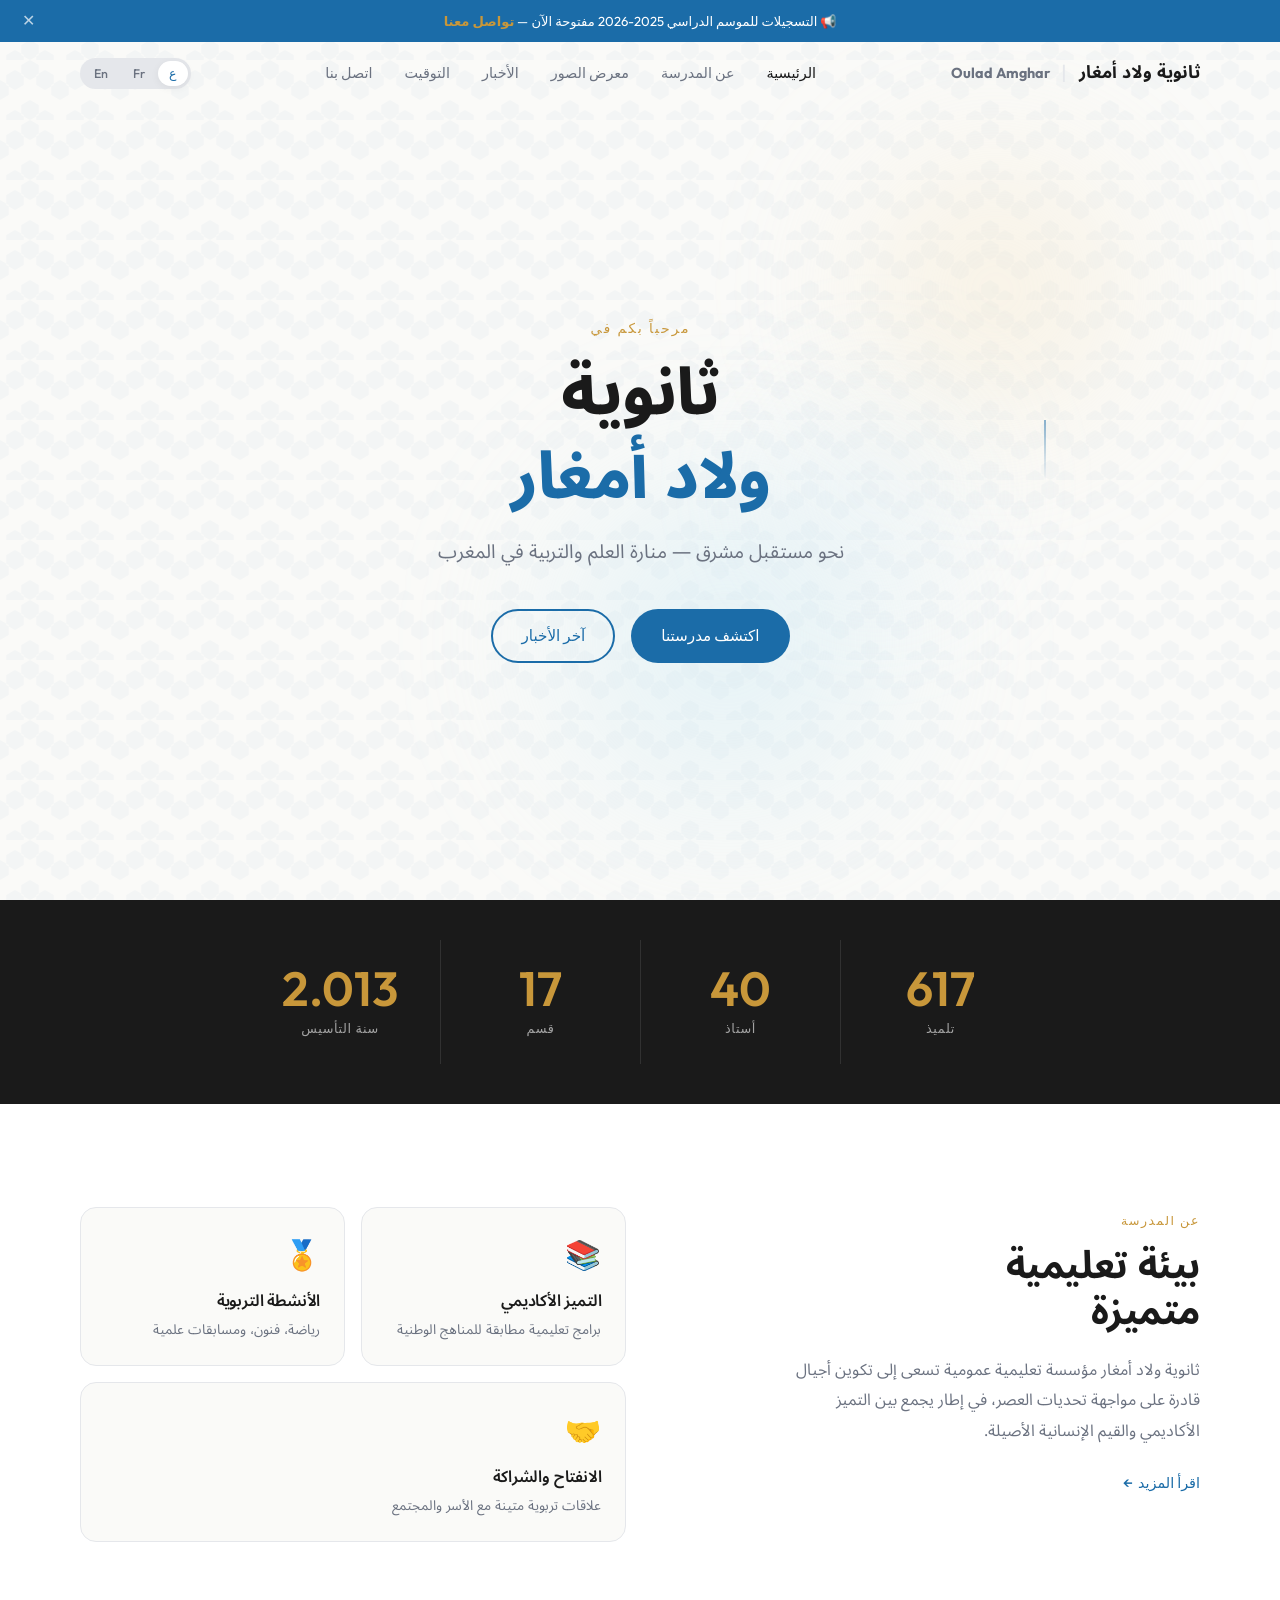
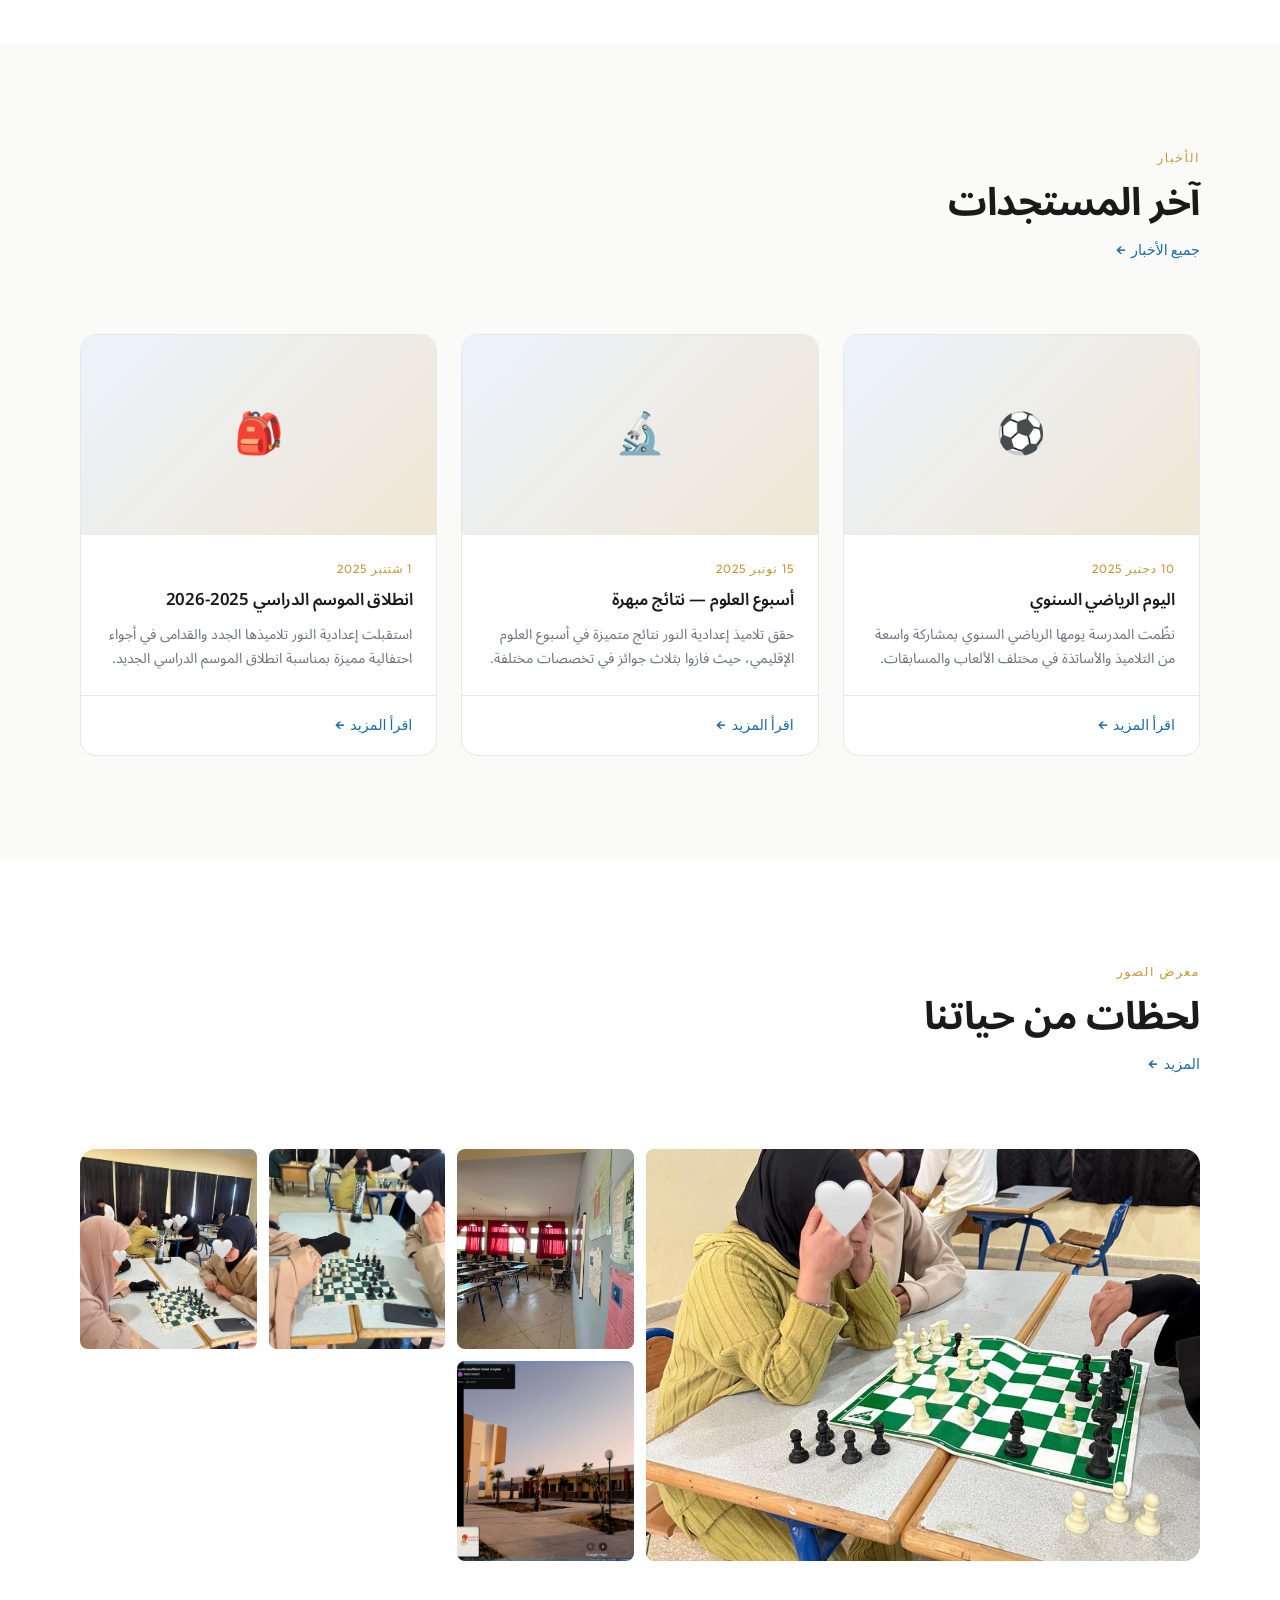
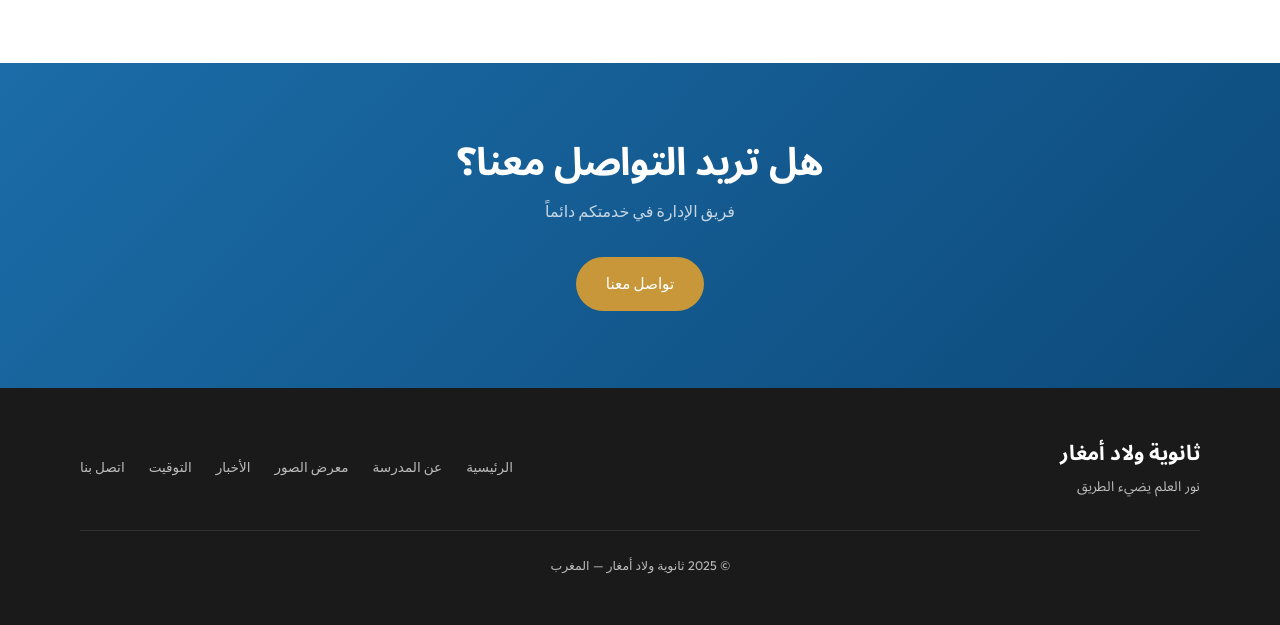
==== commit 95fe592b: "Naming changesd" ====
--- a/index.html
+++ b/index.html
@@ -4,7 +4,7 @@
 <head>
   <meta charset="UTF-8" />
   <meta name="viewport" content="width=device-width, initial-scale=1.0" />
-  <title>ثانوية ولاد أمغار | Collège Al Nour | Al Nour Middle School</title>
+  <title>ثانوية ولاد أمغار | Lycée Oulad Amghar | Oulad Amghar Hight School</title>
   <meta name="description" content="ثانوية ولاد أمغار التأهيلية" />
   <link rel="stylesheet" href="css/main.css" />
   <link rel="preconnect" href="https://fonts.googleapis.com" />
